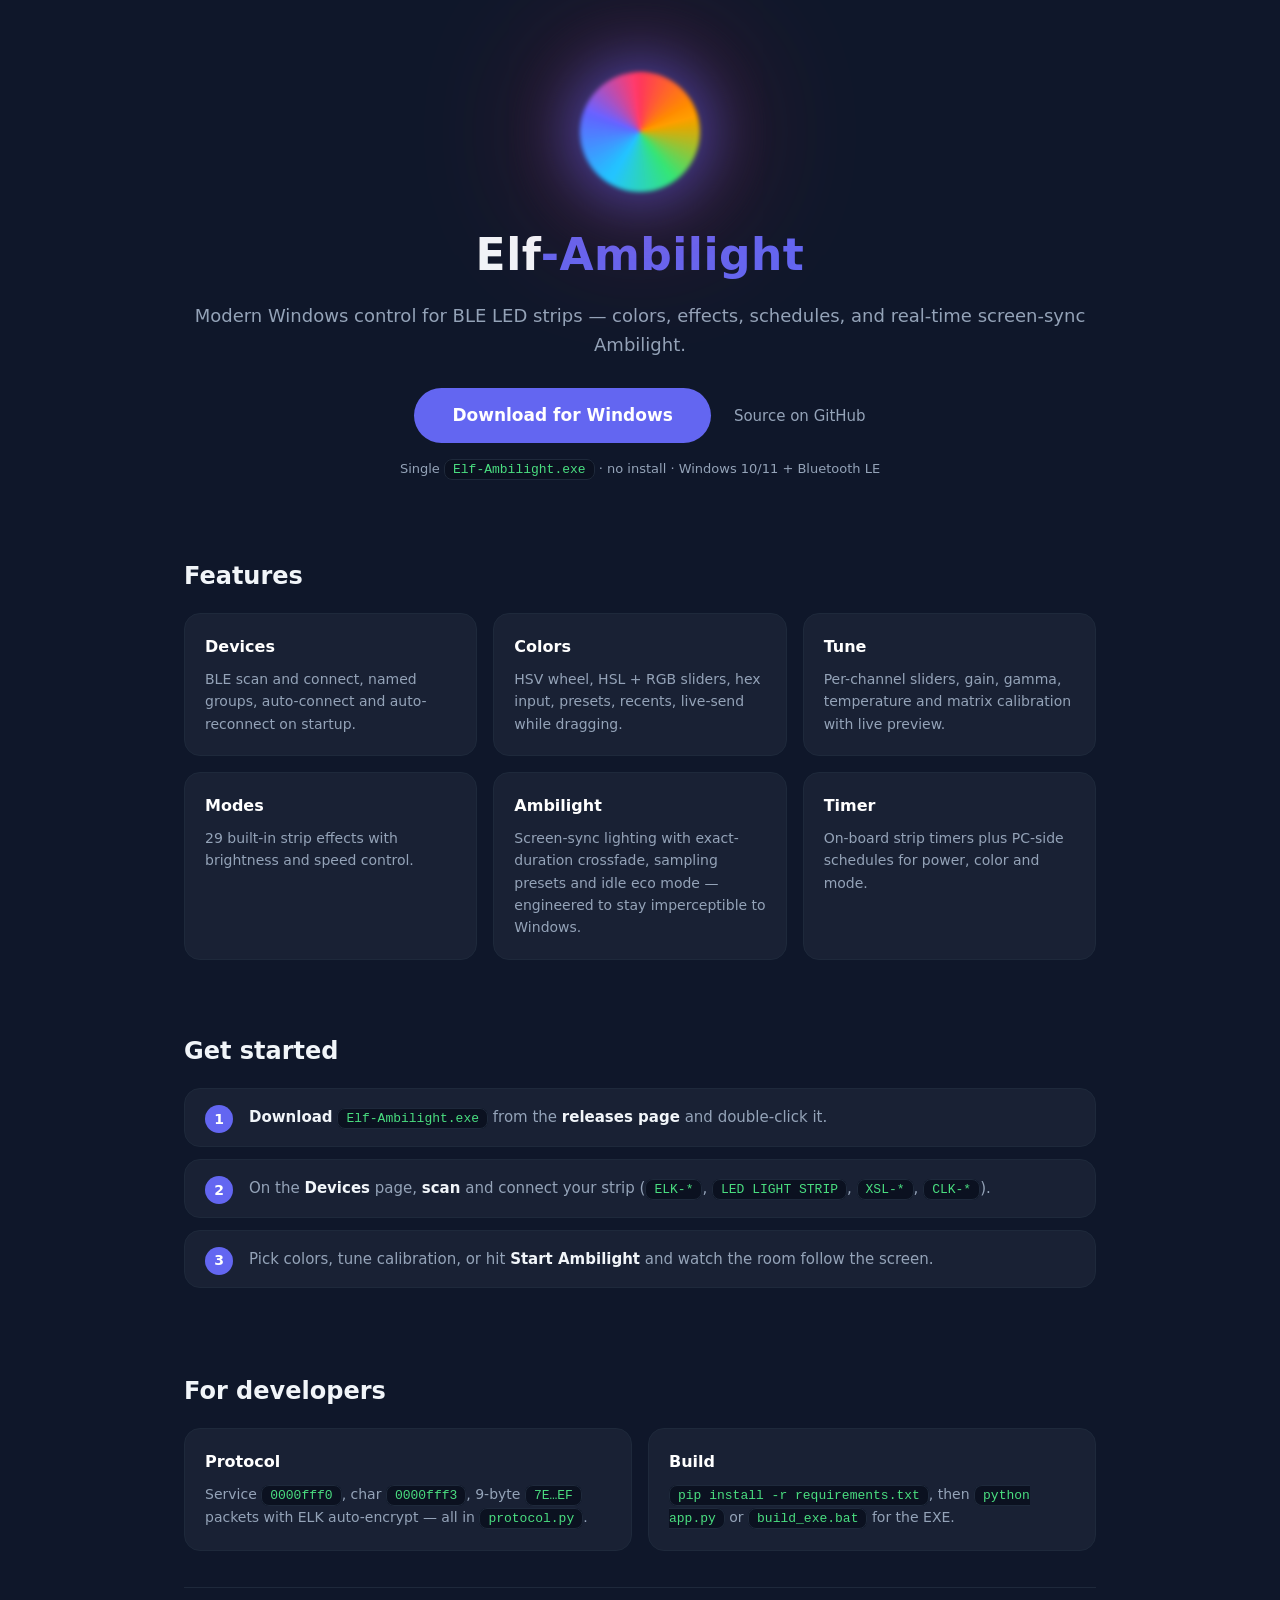
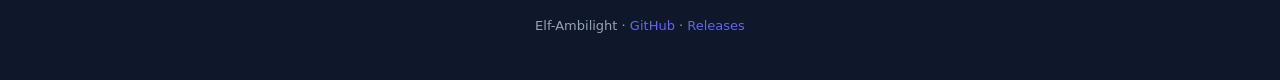
==== docs/index.html @ feab86b0 "add GitHub Pages site (docs/index.html)" ====
<!DOCTYPE html>
<html lang="en">
<head>
<meta charset="UTF-8">
<meta name="viewport" content="width=device-width, initial-scale=1.0">
<title>Elf-Ambilight — BLE LED control + screen-sync Ambilight for Windows</title>
<meta name="description" content="Modern Windows controller for BLE LED strips: colors, effects, schedules and real-time Ambilight screen-sync. Single EXE, no install.">
<style>
  :root{
    --bg:#0F172A; --card:#192134; --border:#1e293b; --accent:#6366F1;
    --accent-hover:#5558FF; --green:#4ade80; --fg:#F1F5F9; --muted:#94A3B8;
  }
  *{margin:0;padding:0;box-sizing:border-box}
  body{background:var(--bg);color:var(--fg);
    font-family:"Segoe UI",system-ui,-apple-system,Roboto,Arial,sans-serif;line-height:1.6}
  .wrap{max-width:960px;margin:0 auto;padding:0 24px}
  header{padding:72px 0 40px;text-align:center}
  .orb{width:120px;height:120px;margin:0 auto 28px;border-radius:50%;
    background:conic-gradient(from 0deg,#f43f5e,#f59e0b,#4ade80,#38bdf8,#6366F1,#f43f5e);
    filter:blur(2px) saturate(1.2);animation:spin 9s linear infinite;
    box-shadow:0 0 60px 8px rgba(99,102,241,.55),0 0 140px 30px rgba(244,63,94,.25)}
  @keyframes spin{to{transform:rotate(360deg)}}
  @media (prefers-reduced-motion:reduce){.orb{animation:none}}
  h1{font-size:44px;letter-spacing:.5px}
  h1 span{color:var(--accent)}
  .tag{color:var(--muted);font-size:18px;margin:12px 0 28px}
  .btn{display:inline-block;background:var(--accent);color:#fff;text-decoration:none;
    font-weight:700;font-size:17px;padding:14px 38px;border-radius:999px}
  .btn:hover{background:var(--accent-hover)}
  .ghost{display:inline-block;color:var(--muted);text-decoration:none;margin-left:18px;font-size:15px}
  .ghost:hover{color:var(--fg)}
  .meta{margin-top:16px;color:var(--muted);font-size:13px}
  section{padding:36px 0}
  h2{font-size:24px;margin-bottom:18px}
  .grid{display:grid;grid-template-columns:repeat(auto-fit,minmax(240px,1fr));gap:16px}
  .card{background:var(--card);border:1px solid var(--border);border-radius:16px;padding:20px}
  .card h3{font-size:16px;margin-bottom:8px;color:#fff}
  .card p{font-size:14px;color:var(--muted)}
  .steps{list-style:none;counter-reset:s}
  .steps li{background:var(--card);border:1px solid var(--border);border-radius:16px;
    padding:16px 20px 16px 64px;margin-bottom:12px;position:relative;font-size:15px;color:var(--muted)}
  .steps li b{color:var(--fg)}
  .steps li::before{counter-increment:s;content:counter(s);position:absolute;left:20px;top:16px;
    width:28px;height:28px;border-radius:50%;background:var(--accent);color:#fff;
    font-weight:700;font-size:14px;display:flex;align-items:center;justify-content:center}
  code{background:#0B1120;border:1px solid var(--border);border-radius:8px;
    padding:2px 8px;font-size:13px;color:var(--green)}
  footer{border-top:1px solid var(--border);padding:28px 0 48px;color:var(--muted);
    font-size:13px;text-align:center}
  footer a{color:var(--accent);text-decoration:none}
</style>
</head>
<body>
<div class="wrap">

  <header>
    <div class="orb" role="img" aria-label="Ambient light glow"></div>
    <h1>Elf<span>-Ambilight</span></h1>
    <p class="tag">Modern Windows control for BLE LED strips — colors, effects,
      schedules, and real-time screen-sync Ambilight.</p>
    <a class="btn" href="https://github.com/Deepma1ya/Elf-Ambilight/releases/latest">Download for Windows</a>
    <a class="ghost" href="https://github.com/Deepma1ya/Elf-Ambilight">Source on GitHub</a>
    <p class="meta">Single <code>Elf-Ambilight.exe</code> · no install · Windows 10/11 + Bluetooth LE</p>
  </header>

  <section>
    <h2>Features</h2>
    <div class="grid">
      <div class="card"><h3>Devices</h3><p>BLE scan and connect, named groups, auto-connect and auto-reconnect on startup.</p></div>
      <div class="card"><h3>Colors</h3><p>HSV wheel, HSL + RGB sliders, hex input, presets, recents, live-send while dragging.</p></div>
      <div class="card"><h3>Tune</h3><p>Per-channel sliders, gain, gamma, temperature and matrix calibration with live preview.</p></div>
      <div class="card"><h3>Modes</h3><p>29 built-in strip effects with brightness and speed control.</p></div>
      <div class="card"><h3>Ambilight</h3><p>Screen-sync lighting with exact-duration crossfade, sampling presets and idle eco mode — engineered to stay imperceptible to Windows.</p></div>
      <div class="card"><h3>Timer</h3><p>On-board strip timers plus PC-side schedules for power, color and mode.</p></div>
    </div>
  </section>

  <section>
    <h2>Get started</h2>
    <ol class="steps">
      <li><b>Download</b> <code>Elf-Ambilight.exe</code> from the <b>releases page</b> and double-click it.</li>
      <li>On the <b>Devices</b> page, <b>scan</b> and connect your strip (<code>ELK-*</code>, <code>LED LIGHT STRIP</code>, <code>XSL-*</code>, <code>CLK-*</code>).</li>
      <li>Pick colors, tune calibration, or hit <b>Start Ambilight</b> and watch the room follow the screen.</li>
    </ol>
  </section>

  <section>
    <h2>For developers</h2>
    <div class="grid">
      <div class="card"><h3>Protocol</h3><p>Service <code>0000fff0</code>, char <code>0000fff3</code>, 9-byte <code>7E…EF</code> packets with ELK auto-encrypt — all in <code>protocol.py</code>.</p></div>
      <div class="card"><h3>Build</h3><p><code>pip install -r requirements.txt</code>, then <code>python app.py</code> or <code>build_exe.bat</code> for the EXE.</p></div>
    </div>
  </section>

  <footer>
    Elf-Ambilight · <a href="https://github.com/Deepma1ya/Elf-Ambilight">GitHub</a> ·
    <a href="https://github.com/Deepma1ya/Elf-Ambilight/releases/latest">Releases</a>
  </footer>

</div>
</body>
</html>
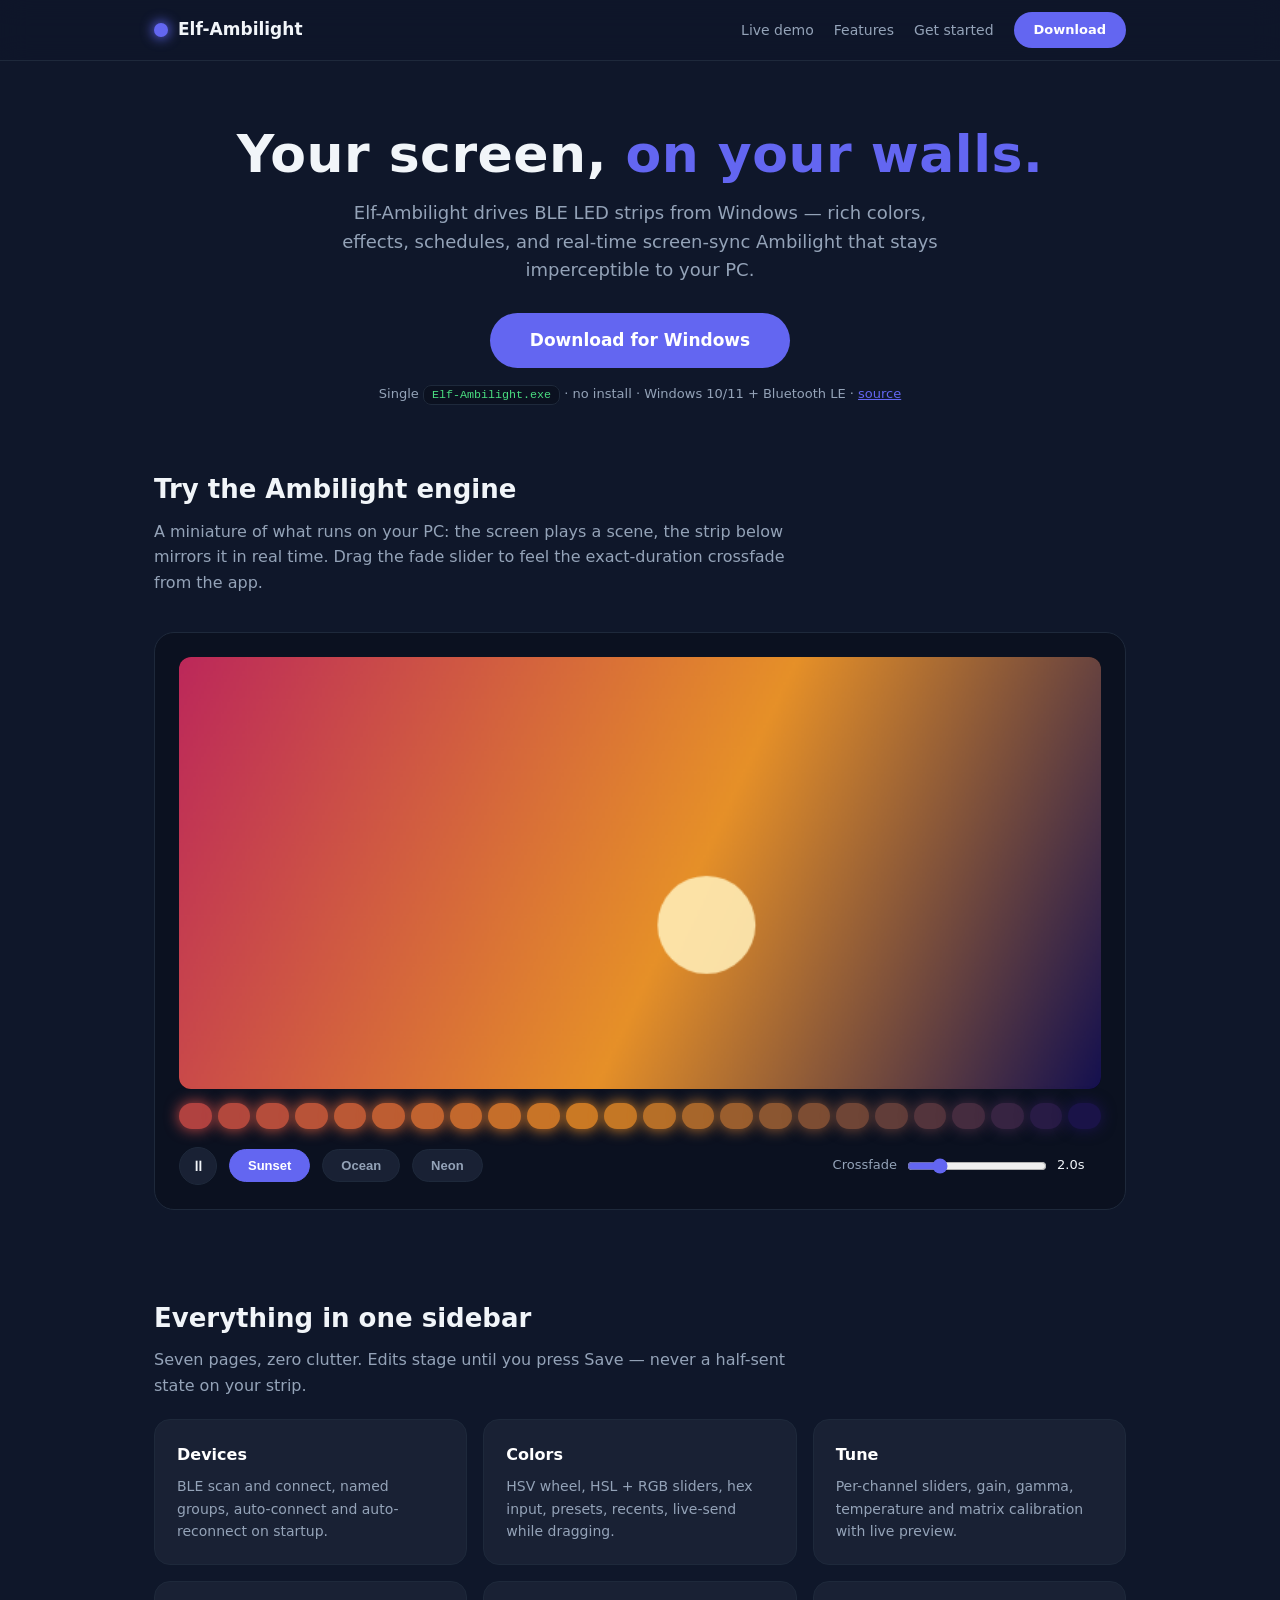
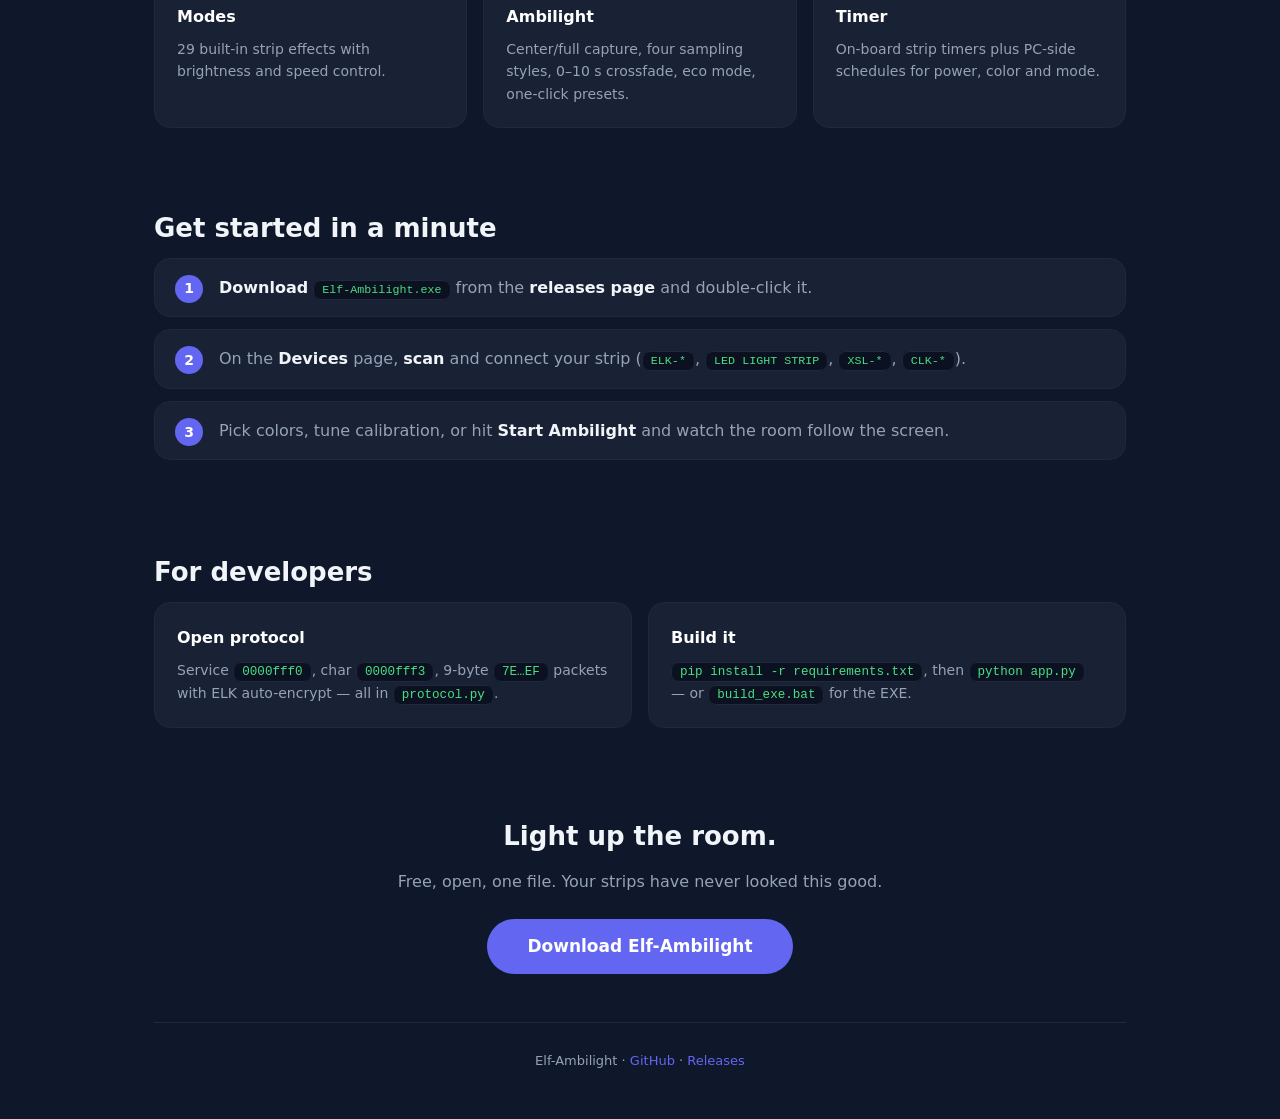
==== commit e0f2e90e: "modern interactive Pages site: live ambilight demo, sticky nav, reveal, crossfade playground" ====
--- a/docs/index.html
+++ b/docs/index.html
@@ -7,76 +7,144 @@
 <meta name="description" content="Modern Windows controller for BLE LED strips: colors, effects, schedules and real-time Ambilight screen-sync. Single EXE, no install.">
 <style>
   :root{
-    --bg:#0F172A; --card:#192134; --border:#1e293b; --accent:#6366F1;
-    --accent-hover:#5558FF; --green:#4ade80; --fg:#F1F5F9; --muted:#94A3B8;
+    --bg:#0F172A; --bg-deep:#0B1120; --card:#192134; --border:#1e293b;
+    --accent:#6366F1; --accent-hover:#5558FF; --green:#4ade80;
+    --fg:#F1F5F9; --muted:#94A3B8;
   }
   *{margin:0;padding:0;box-sizing:border-box}
+  html{scroll-behavior:smooth}
+  @media (prefers-reduced-motion:reduce){html{scroll-behavior:auto}}
   body{background:var(--bg);color:var(--fg);
     font-family:"Segoe UI",system-ui,-apple-system,Roboto,Arial,sans-serif;line-height:1.6}
-  .wrap{max-width:960px;margin:0 auto;padding:0 24px}
-  header{padding:72px 0 40px;text-align:center}
-  .orb{width:120px;height:120px;margin:0 auto 28px;border-radius:50%;
-    background:conic-gradient(from 0deg,#f43f5e,#f59e0b,#4ade80,#38bdf8,#6366F1,#f43f5e);
-    filter:blur(2px) saturate(1.2);animation:spin 9s linear infinite;
-    box-shadow:0 0 60px 8px rgba(99,102,241,.55),0 0 140px 30px rgba(244,63,94,.25)}
-  @keyframes spin{to{transform:rotate(360deg)}}
-  @media (prefers-reduced-motion:reduce){.orb{animation:none}}
-  h1{font-size:44px;letter-spacing:.5px}
+  .wrap{max-width:1020px;margin:0 auto;padding:0 24px}
+  /* ── nav ── */
+  nav{position:sticky;top:0;z-index:10;backdrop-filter:blur(14px);
+    background:rgba(15,23,42,.78);border-bottom:1px solid var(--border)}
+  nav .wrap{display:flex;align-items:center;gap:20px;height:60px}
+  .brand{display:flex;align-items:center;gap:10px;font-weight:800;font-size:17px;
+    color:var(--fg);text-decoration:none}
+  .dot{width:14px;height:14px;border-radius:50%;background:var(--accent);
+    box-shadow:0 0 12px 2px rgba(99,102,241,.8)}
+  nav .links{display:flex;gap:20px;margin-left:auto}
+  nav .links a{color:var(--muted);text-decoration:none;font-size:14px}
+  nav .links a:hover{color:var(--fg)}
+  .btn{display:inline-block;background:var(--accent);color:#fff;text-decoration:none;
+    font-weight:700;border-radius:999px;transition:background .18s ease-out,transform .18s ease-out}
+  .btn:hover{background:var(--accent-hover);transform:translateY(-1px)}
+  .btn.small{font-size:13px;padding:8px 20px}
+  .btn.big{font-size:17px;padding:14px 40px}
+  /* ── hero ── */
+  header{padding:64px 0 24px;text-align:center}
+  h1{font-size:clamp(34px,6vw,52px);letter-spacing:.5px;line-height:1.15}
   h1 span{color:var(--accent)}
-  .tag{color:var(--muted);font-size:18px;margin:12px 0 28px}
-  .btn{display:inline-block;background:var(--accent);color:#fff;text-decoration:none;
-    font-weight:700;font-size:17px;padding:14px 38px;border-radius:999px}
-  .btn:hover{background:var(--accent-hover)}
-  .ghost{display:inline-block;color:var(--muted);text-decoration:none;margin-left:18px;font-size:15px}
-  .ghost:hover{color:var(--fg)}
+  .tag{color:var(--muted);font-size:18px;margin:14px auto 28px;max-width:640px}
   .meta{margin-top:16px;color:var(--muted);font-size:13px}
-  section{padding:36px 0}
-  h2{font-size:24px;margin-bottom:18px}
-  .grid{display:grid;grid-template-columns:repeat(auto-fit,minmax(240px,1fr));gap:16px}
-  .card{background:var(--card);border:1px solid var(--border);border-radius:16px;padding:20px}
+  code{background:var(--bg-deep);border:1px solid var(--border);border-radius:8px;
+    padding:2px 8px;font-size:.9em;color:var(--green)}
+  /* ── demo ── */
+  .demo{background:var(--bg-deep);border:1px solid var(--border);border-radius:20px;
+    padding:24px;margin:36px 0 8px}
+  #screen{width:100%;border-radius:12px;display:block;background:#000}
+  #strip{display:flex;gap:6px;margin-top:14px}
+  #strip i{flex:1;height:26px;border-radius:999px;background:#222;transition:none}
+  .demo-bar{display:flex;flex-wrap:wrap;align-items:center;gap:12px;margin-top:18px}
+  .scene{border:1px solid var(--border);background:var(--card);color:var(--muted);
+    border-radius:999px;padding:8px 18px;font-size:13px;font-weight:600;cursor:pointer}
+  .scene:hover{color:var(--fg);border-color:var(--accent)}
+  .scene[aria-pressed="true"]{background:var(--accent);border-color:var(--accent);color:#fff}
+  .icon-btn{border:1px solid var(--border);background:var(--card);color:var(--fg);
+    border-radius:999px;width:38px;height:38px;font-size:15px;cursor:pointer}
+  .icon-btn:hover{border-color:var(--accent)}
+  .fade-ctl{margin-left:auto;display:flex;align-items:center;gap:10px;color:var(--muted);font-size:13px}
+  .fade-ctl input{accent-color:var(--accent);width:140px}
+  .fade-ctl output{color:var(--fg);font-variant-numeric:tabular-nums;min-width:44px}
+  section{padding:40px 0}
+  h2{font-size:26px;margin-bottom:8px}
+  .sub{color:var(--muted);margin-bottom:20px;max-width:640px}
+  .grid{display:grid;grid-template-columns:repeat(auto-fit,minmax(250px,1fr));gap:16px}
+  .card{background:var(--card);border:1px solid var(--border);border-radius:16px;padding:22px;
+    transition:transform .18s ease-out,border-color .18s ease-out}
+  .card:hover{transform:translateY(-3px);border-color:var(--accent)}
   .card h3{font-size:16px;margin-bottom:8px;color:#fff}
   .card p{font-size:14px;color:var(--muted)}
   .steps{list-style:none;counter-reset:s}
   .steps li{background:var(--card);border:1px solid var(--border);border-radius:16px;
-    padding:16px 20px 16px 64px;margin-bottom:12px;position:relative;font-size:15px;color:var(--muted)}
+    padding:16px 20px 16px 64px;margin-bottom:12px;position:relative;color:var(--muted)}
   .steps li b{color:var(--fg)}
   .steps li::before{counter-increment:s;content:counter(s);position:absolute;left:20px;top:16px;
     width:28px;height:28px;border-radius:50%;background:var(--accent);color:#fff;
     font-weight:700;font-size:14px;display:flex;align-items:center;justify-content:center}
-  code{background:#0B1120;border:1px solid var(--border);border-radius:8px;
-    padding:2px 8px;font-size:13px;color:var(--green)}
+  .cta{text-align:center;padding:48px 0}
+  .cta p{color:var(--muted);margin:12px 0 24px}
   footer{border-top:1px solid var(--border);padding:28px 0 48px;color:var(--muted);
     font-size:13px;text-align:center}
   footer a{color:var(--accent);text-decoration:none}
+  .reveal{opacity:0;transform:translateY(14px);transition:opacity .5s ease-out,transform .5s ease-out}
+  .reveal.in{opacity:1;transform:none}
+  @media (prefers-reduced-motion:reduce){.reveal{opacity:1;transform:none;transition:none}}
 </style>
 </head>
 <body>
-<div class="wrap">
-
+
+<nav>
+  <div class="wrap">
+    <a class="brand" href="#top"><span class="dot"></span>Elf-Ambilight</a>
+    <div class="links">
+      <a href="#demo">Live demo</a>
+      <a href="#features">Features</a>
+      <a href="#start">Get started</a>
+    </div>
+    <a class="btn small" href="https://github.com/Deepma1ya/Elf-Ambilight/releases/latest">Download</a>
+  </div>
+</nav>
+
+<div class="wrap" id="top">
   <header>
-    <div class="orb" role="img" aria-label="Ambient light glow"></div>
-    <h1>Elf<span>-Ambilight</span></h1>
-    <p class="tag">Modern Windows control for BLE LED strips — colors, effects,
-      schedules, and real-time screen-sync Ambilight.</p>
-    <a class="btn" href="https://github.com/Deepma1ya/Elf-Ambilight/releases/latest">Download for Windows</a>
-    <a class="ghost" href="https://github.com/Deepma1ya/Elf-Ambilight">Source on GitHub</a>
-    <p class="meta">Single <code>Elf-Ambilight.exe</code> · no install · Windows 10/11 + Bluetooth LE</p>
+    <h1>Your screen, <span>on your walls.</span></h1>
+    <p class="tag">Elf-Ambilight drives BLE LED strips from Windows — rich colors,
+      effects, schedules, and real-time screen-sync Ambilight that stays
+      imperceptible to your PC.</p>
+    <a class="btn big" href="https://github.com/Deepma1ya/Elf-Ambilight/releases/latest">Download for Windows</a>
+    <p class="meta">Single <code>Elf-Ambilight.exe</code> · no install · Windows 10/11 + Bluetooth LE ·
+      <a href="https://github.com/Deepma1ya/Elf-Ambilight" style="color:var(--accent)">source</a></p>
   </header>
 
-  <section>
-    <h2>Features</h2>
+  <section id="demo" class="reveal">
+    <h2>Try the Ambilight engine</h2>
+    <p class="sub">A miniature of what runs on your PC: the screen plays a scene,
+      the strip below mirrors it in real time. Drag the fade slider to feel the
+      exact-duration crossfade from the app.</p>
+    <div class="demo">
+      <canvas id="screen" width="640" height="300" aria-label="Simulated screen content"></canvas>
+      <div id="strip" aria-hidden="true"></div>
+      <div class="demo-bar">
+        <button class="icon-btn" id="playBtn" aria-label="Pause demo">⏸</button>
+        <button class="scene" data-scene="0" aria-pressed="true">Sunset</button>
+        <button class="scene" data-scene="1" aria-pressed="false">Ocean</button>
+        <button class="scene" data-scene="2" aria-pressed="false">Neon</button>
+        <label class="fade-ctl">Crossfade
+          <input type="range" id="fade" min="0" max="10" step="0.5" value="2" aria-label="Crossfade seconds">
+          <output id="fadeVal" for="fade">2.0s</output>
+        </label>
+      </div>
+    </div>
+  </section>
+
+  <section id="features" class="reveal">
+    <h2>Everything in one sidebar</h2>
+    <p class="sub">Seven pages, zero clutter. Edits stage until you press Save — never a half-sent state on your strip.</p>
     <div class="grid">
       <div class="card"><h3>Devices</h3><p>BLE scan and connect, named groups, auto-connect and auto-reconnect on startup.</p></div>
       <div class="card"><h3>Colors</h3><p>HSV wheel, HSL + RGB sliders, hex input, presets, recents, live-send while dragging.</p></div>
       <div class="card"><h3>Tune</h3><p>Per-channel sliders, gain, gamma, temperature and matrix calibration with live preview.</p></div>
       <div class="card"><h3>Modes</h3><p>29 built-in strip effects with brightness and speed control.</p></div>
-      <div class="card"><h3>Ambilight</h3><p>Screen-sync lighting with exact-duration crossfade, sampling presets and idle eco mode — engineered to stay imperceptible to Windows.</p></div>
+      <div class="card"><h3>Ambilight</h3><p>Center/full capture, four sampling styles, 0–10 s crossfade, eco mode, one-click presets.</p></div>
       <div class="card"><h3>Timer</h3><p>On-board strip timers plus PC-side schedules for power, color and mode.</p></div>
     </div>
   </section>
 
-  <section>
-    <h2>Get started</h2>
+  <section id="start" class="reveal">
+    <h2>Get started in a minute</h2>
     <ol class="steps">
       <li><b>Download</b> <code>Elf-Ambilight.exe</code> from the <b>releases page</b> and double-click it.</li>
       <li>On the <b>Devices</b> page, <b>scan</b> and connect your strip (<code>ELK-*</code>, <code>LED LIGHT STRIP</code>, <code>XSL-*</code>, <code>CLK-*</code>).</li>
@@ -84,19 +152,127 @@
     </ol>
   </section>
 
-  <section>
+  <section class="reveal">
     <h2>For developers</h2>
     <div class="grid">
-      <div class="card"><h3>Protocol</h3><p>Service <code>0000fff0</code>, char <code>0000fff3</code>, 9-byte <code>7E…EF</code> packets with ELK auto-encrypt — all in <code>protocol.py</code>.</p></div>
-      <div class="card"><h3>Build</h3><p><code>pip install -r requirements.txt</code>, then <code>python app.py</code> or <code>build_exe.bat</code> for the EXE.</p></div>
-    </div>
-  </section>
+      <div class="card"><h3>Open protocol</h3><p>Service <code>0000fff0</code>, char <code>0000fff3</code>, 9-byte <code>7E…EF</code> packets with ELK auto-encrypt — all in <code>protocol.py</code>.</p></div>
+      <div class="card"><h3>Build it</h3><p><code>pip install -r requirements.txt</code>, then <code>python app.py</code> — or <code>build_exe.bat</code> for the EXE.</p></div>
+    </div>
+  </section>
+
+  <div class="cta reveal">
+    <h2>Light up the room.</h2>
+    <p>Free, open, one file. Your strips have never looked this good.</p>
+    <a class="btn big" href="https://github.com/Deepma1ya/Elf-Ambilight/releases/latest">Download Elf-Ambilight</a>
+  </div>
 
   <footer>
     Elf-Ambilight · <a href="https://github.com/Deepma1ya/Elf-Ambilight">GitHub</a> ·
     <a href="https://github.com/Deepma1ya/Elf-Ambilight/releases/latest">Releases</a>
   </footer>
-
 </div>
+
+<script>
+(function(){
+  "use strict";
+  var reduceMotion = window.matchMedia("(prefers-reduced-motion: reduce)").matches;
+
+  /* reveal on scroll */
+  var io = new IntersectionObserver(function(es){
+    es.forEach(function(e){ if(e.isIntersecting){ e.target.classList.add("in"); io.unobserve(e.target); } });
+  },{threshold:.12});
+  document.querySelectorAll(".reveal").forEach(function(el){ io.observe(el); });
+
+  /* ── interactive Ambilight demo ── */
+  var cv = document.getElementById("screen"), ctx = cv.getContext("2d");
+  var strip = document.getElementById("strip"), N = 24, leds = [];
+  for(var i=0;i<N;i++){ var d=document.createElement("i"); strip.appendChild(d); leds.push(d); }
+  var shown = []; for(var k=0;k<N;k++) shown.push([0,0,0]);
+  var scenes = [
+    function(t,w,h){ // sunset drift
+      var g=ctx.createLinearGradient(0,0,w,h);
+      var p=(Math.sin(t*.00021)+1)/2;
+      g.addColorStop(0,"rgb("+Math.round(120+100*p)+",40,90)");
+      g.addColorStop(.55,"rgb(230,"+Math.round(90+80*p)+",40)");
+      g.addColorStop(1,"rgb(20,16,"+Math.round(60+60*(1-p))+")");
+      ctx.fillStyle=g; ctx.fillRect(0,0,w,h);
+      ctx.fillStyle="rgba(255,236,180,.9)";
+      ctx.beginPath(); ctx.arc(w*(.3+.4*p),h*.62,34,0,7); ctx.fill();
+    },
+    function(t,w,h){ // ocean waves
+      var g=ctx.createLinearGradient(0,0,0,h);
+      g.addColorStop(0,"#06283f"); g.addColorStop(1,"#0a4a6e");
+      ctx.fillStyle=g; ctx.fillRect(0,0,w,h);
+      ctx.fillStyle="rgba(56,189,248,.5)";
+      for(var r=0;r<4;r++){
+        ctx.beginPath();
+        for(var x=0;x<=w;x+=8){
+          var y=h*.35+r*44+Math.sin(x*.02+t*.0016+r*1.7)*14;
+          x===0?ctx.moveTo(x,y):ctx.lineTo(x,y);
+        }
+        ctx.lineTo(w,h); ctx.lineTo(0,h); ctx.fill();
+      }
+    },
+    function(t,w,h){ // neon pulse
+      ctx.fillStyle="#07070f"; ctx.fillRect(0,0,w,h);
+      var bars=[["#f43f5e",.2],["#6366F1",.5],["#4ade80",.8]];
+      bars.forEach(function(b,bi){
+        var p=(Math.sin(t*.0011+bi*2.1)+1)/2, bw=54+p*90;
+        ctx.fillStyle=b[0]; ctx.shadowColor=b[0]; ctx.shadowBlur=38;
+        ctx.fillRect(w*b[1]-bw/2,40,bw,h-80);
+      });
+      ctx.shadowBlur=0;
+    }
+  ];
+  var scene=0, playing=!reduceMotion, visible=true, last=performance.now();
+  var fadeSec=2.0, fadeEl=document.getElementById("fade"), fadeVal=document.getElementById("fadeVal");
+  fadeEl.addEventListener("input",function(){ fadeSec=parseFloat(fadeEl.value); fadeVal.textContent=fadeSec.toFixed(1)+"s"; });
+
+  var playBtn=document.getElementById("playBtn");
+  function setPlaying(p){
+    playing=p; playBtn.textContent=p?"⏸":"▶"; playBtn.setAttribute("aria-label",p?"Pause demo":"Play demo");
+  }
+  playBtn.addEventListener("click",function(){ setPlaying(!playing); });
+  setPlaying(playing);
+
+  var sceneBtns=document.querySelectorAll(".scene");
+  sceneBtns.forEach(function(b){
+    b.addEventListener("click",function(){
+      scene=parseInt(b.getAttribute("data-scene"),10);
+      sceneBtns.forEach(function(o){ o.setAttribute("aria-pressed",o===b?"true":"false"); });
+    });
+  });
+
+  new IntersectionObserver(function(es){ visible=es[0].isIntersecting; },{threshold:.05})
+    .observe(document.querySelector(".demo"));
+
+  function css(c){ return "rgb("+c[0]+","+c[1]+","+c[2]+")"; }
+
+  function frame(now){
+    requestAnimationFrame(frame);
+    if(!playing || !visible) { last=now; return; }
+    var dt=Math.min(.1,(now-last)/1000); last=now;
+    var w=cv.width,h=cv.height;
+    scenes[scene](now,w,h);
+    // sample bottom edge → LED targets
+    var img=ctx.getImageData(0,h-14,w,14).data, targets=[];
+    for(var i=0;i<N;i++){
+      var x=Math.floor((i+.5)*w/N)*4, r=0,g=0,b=0,n=0;
+      for(var yy=0;yy<14;yy++){ var o=(yy*w+Math.floor((i+.5)*w/N))*4; r+=img[o]; g+=img[o+1]; b+=img[o+2]; n++; }
+      targets.push([r/n,g/n,b/n]);
+    }
+    // exact-duration crossfade per LED (mirrors the app engine)
+    var k = fadeSec<=0.03 ? 1 : Math.min(1, dt/fadeSec*3);
+    for(var j=0;j<N;j++){
+      for(var c=0;c<3;c++) shown[j][c]+= (targets[j][c]-shown[j][c])*k;
+      leds[j].style.background=css([Math.round(shown[j][0]),Math.round(shown[j][1]),Math.round(shown[j][2])]);
+      leds[j].style.boxShadow="0 0 14px 1px "+css([Math.round(shown[j][0]),Math.round(shown[j][1]),Math.round(shown[j][2])]);
+    }
+  }
+  // static final state when reduced motion: render one frame, no loop motion
+  scenes[scene](1000,cv.width,cv.height);
+  requestAnimationFrame(frame);
+})();
+</script>
 </body>
 </html>
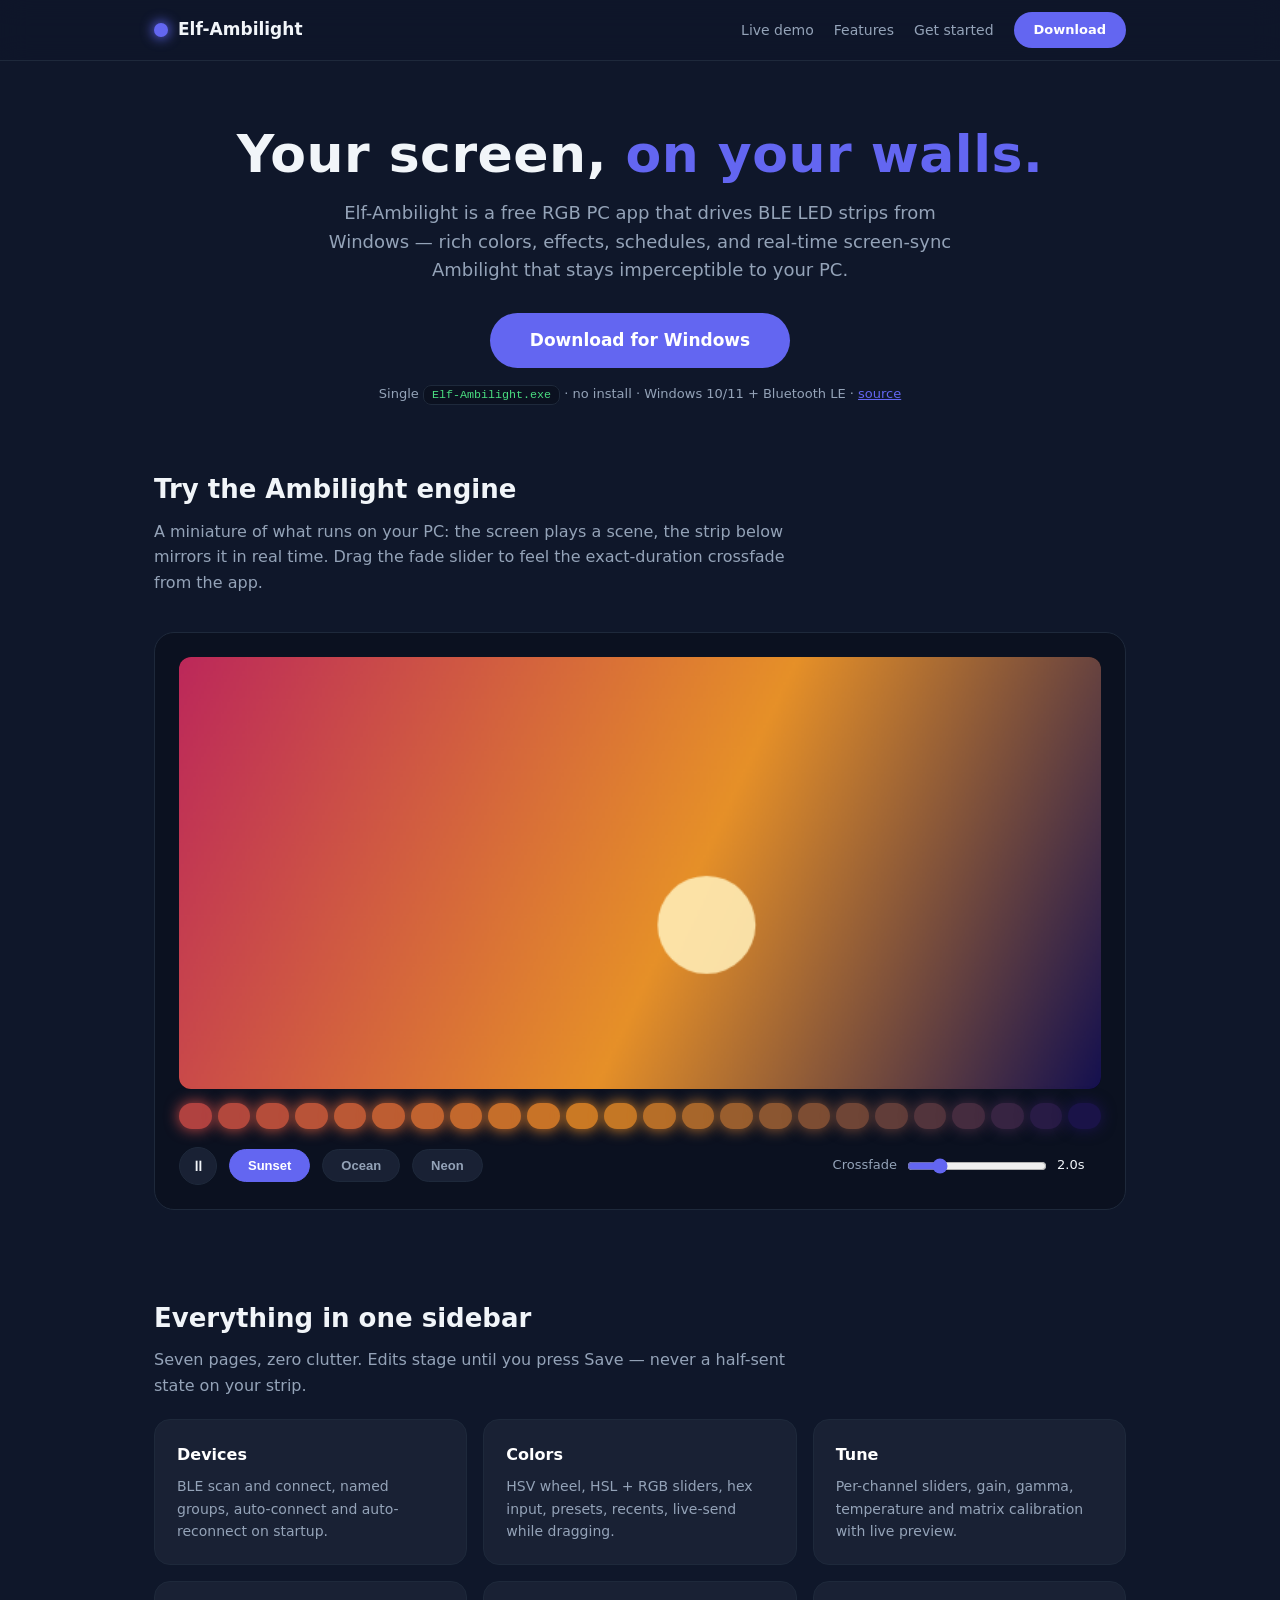
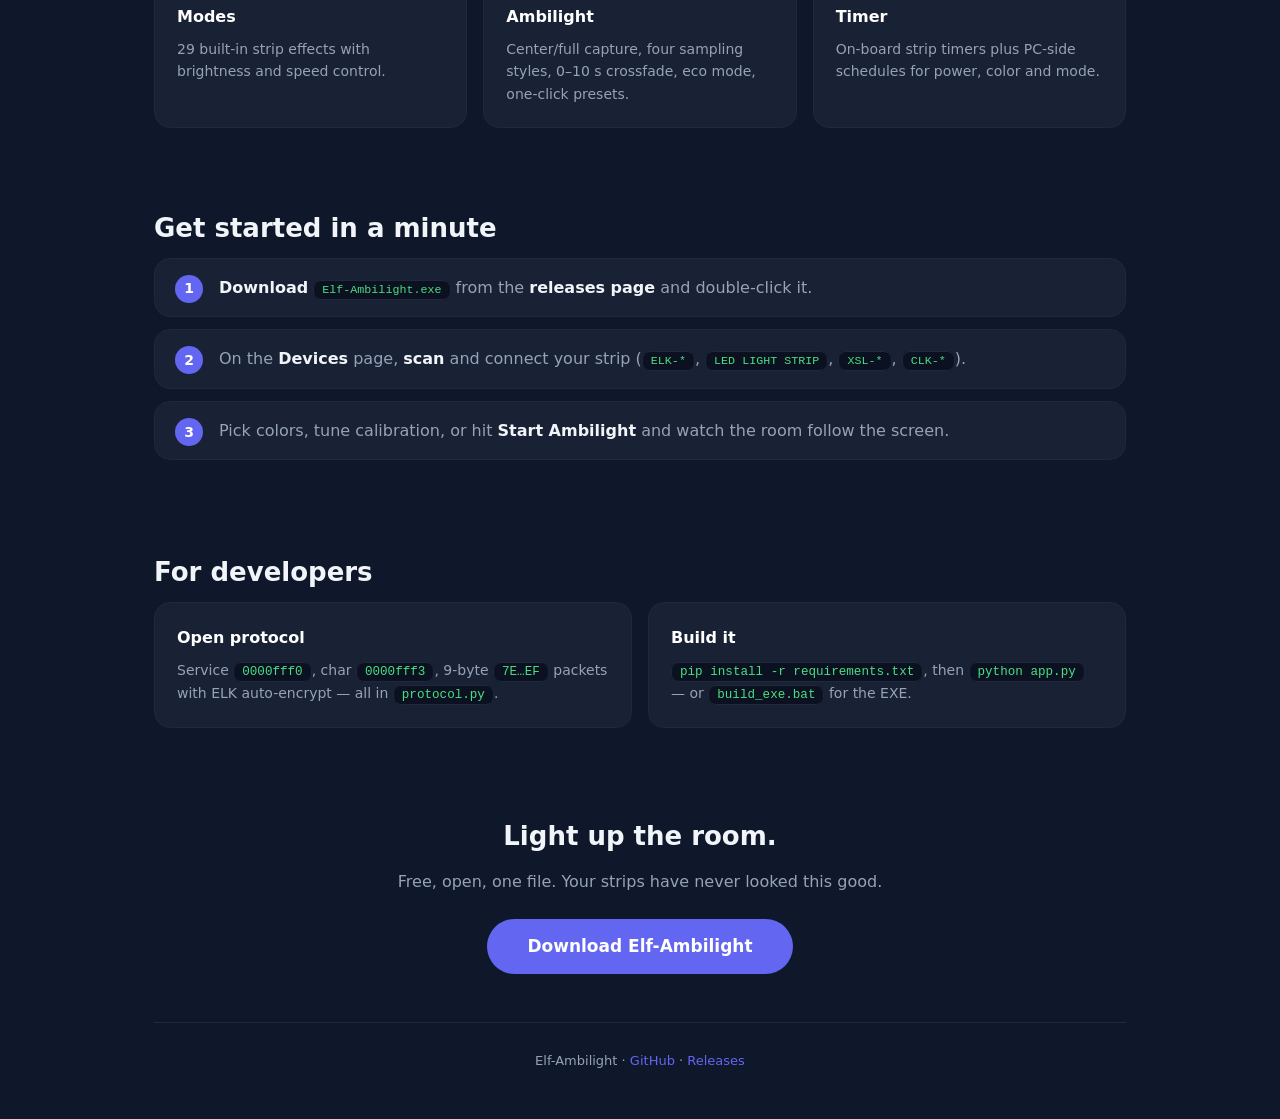
==== commit a06e48ff: "SEO: keyword title/meta, canonical, OG/Twitter cards, SoftwareApplication JSON-LD, robots + sitemap" ====
--- a/docs/index.html
+++ b/docs/index.html
@@ -3,8 +3,27 @@
 <head>
 <meta charset="UTF-8">
 <meta name="viewport" content="width=device-width, initial-scale=1.0">
-<title>Elf-Ambilight — BLE LED control + screen-sync Ambilight for Windows</title>
-<meta name="description" content="Modern Windows controller for BLE LED strips: colors, effects, schedules and real-time Ambilight screen-sync. Single EXE, no install.">
+<title>Elf-Ambilight — RGB PC App: BLE LED Strip Control + Ambilight for Windows</title>
+<meta name="description" content="Elf-Ambilight is a free RGB PC app for Windows: control BLE LED strips, sync room lighting to your screen with Ambilight, run effects and schedules. Single EXE, no install.">
+<link rel="canonical" href="https://deepma1ya.github.io/Elf-Ambilight/">
+<meta name="robots" content="index, follow">
+<meta property="og:type" content="website">
+<meta property="og:site_name" content="Elf-Ambilight">
+<meta property="og:title" content="Elf-Ambilight — RGB PC App for BLE LED Strips + Ambilight">
+<meta property="og:description" content="Free Windows PC app to control RGB LED strips over Bluetooth LE, with real-time screen-sync Ambilight. Download the single EXE.">
+<meta property="og:url" content="https://deepma1ya.github.io/Elf-Ambilight/">
+<meta name="twitter:card" content="summary">
+<meta name="twitter:title" content="Elf-Ambilight — RGB PC App + Ambilight">
+<meta name="twitter:description" content="Control BLE RGB LED strips from your PC with screen-sync Ambilight. Free, single EXE.">
+<script type="application/ld+json">
+{"@context":"https://schema.org","@type":"SoftwareApplication",
+ "name":"Elf-Ambilight","applicationCategory":"UtilitiesApplication",
+ "operatingSystem":"Windows 10, Windows 11",
+ "offers":{"@type":"Offer","price":"0","priceCurrency":"USD"},
+ "description":"Free RGB PC app for Windows: control BLE LED strips, run effects and schedules, sync lighting to the screen with Ambilight.",
+ "downloadUrl":"https://github.com/Deepma1ya/Elf-Ambilight/releases/latest",
+ "codeRepository":"https://github.com/Deepma1ya/Elf-Ambilight"}
+</script>
 <style>
   :root{
     --bg:#0F172A; --bg-deep:#0B1120; --card:#192134; --border:#1e293b;
@@ -101,9 +120,9 @@
 <div class="wrap" id="top">
   <header>
     <h1>Your screen, <span>on your walls.</span></h1>
-    <p class="tag">Elf-Ambilight drives BLE LED strips from Windows — rich colors,
-      effects, schedules, and real-time screen-sync Ambilight that stays
-      imperceptible to your PC.</p>
+    <p class="tag">Elf-Ambilight is a free RGB PC app that drives BLE LED strips
+      from Windows — rich colors, effects, schedules, and real-time
+      screen-sync Ambilight that stays imperceptible to your PC.</p>
     <a class="btn big" href="https://github.com/Deepma1ya/Elf-Ambilight/releases/latest">Download for Windows</a>
     <p class="meta">Single <code>Elf-Ambilight.exe</code> · no install · Windows 10/11 + Bluetooth LE ·
       <a href="https://github.com/Deepma1ya/Elf-Ambilight" style="color:var(--accent)">source</a></p>
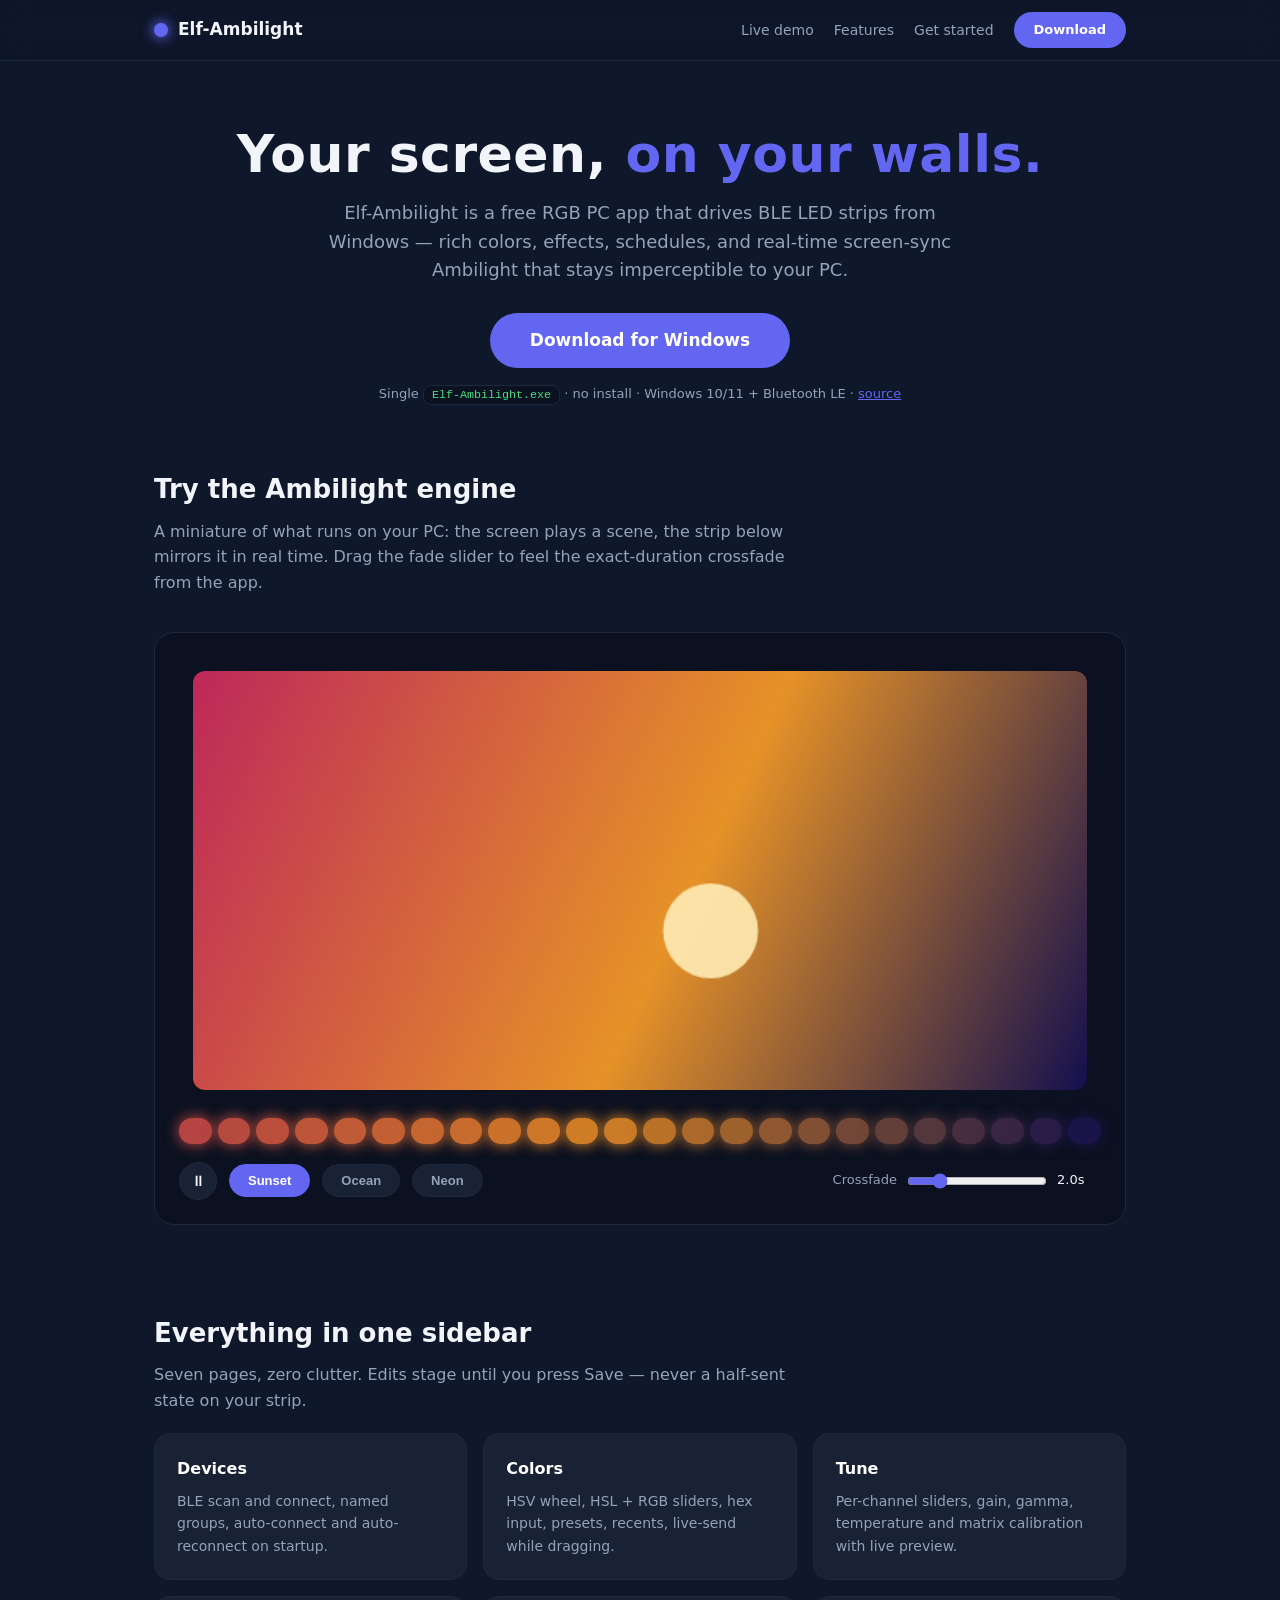
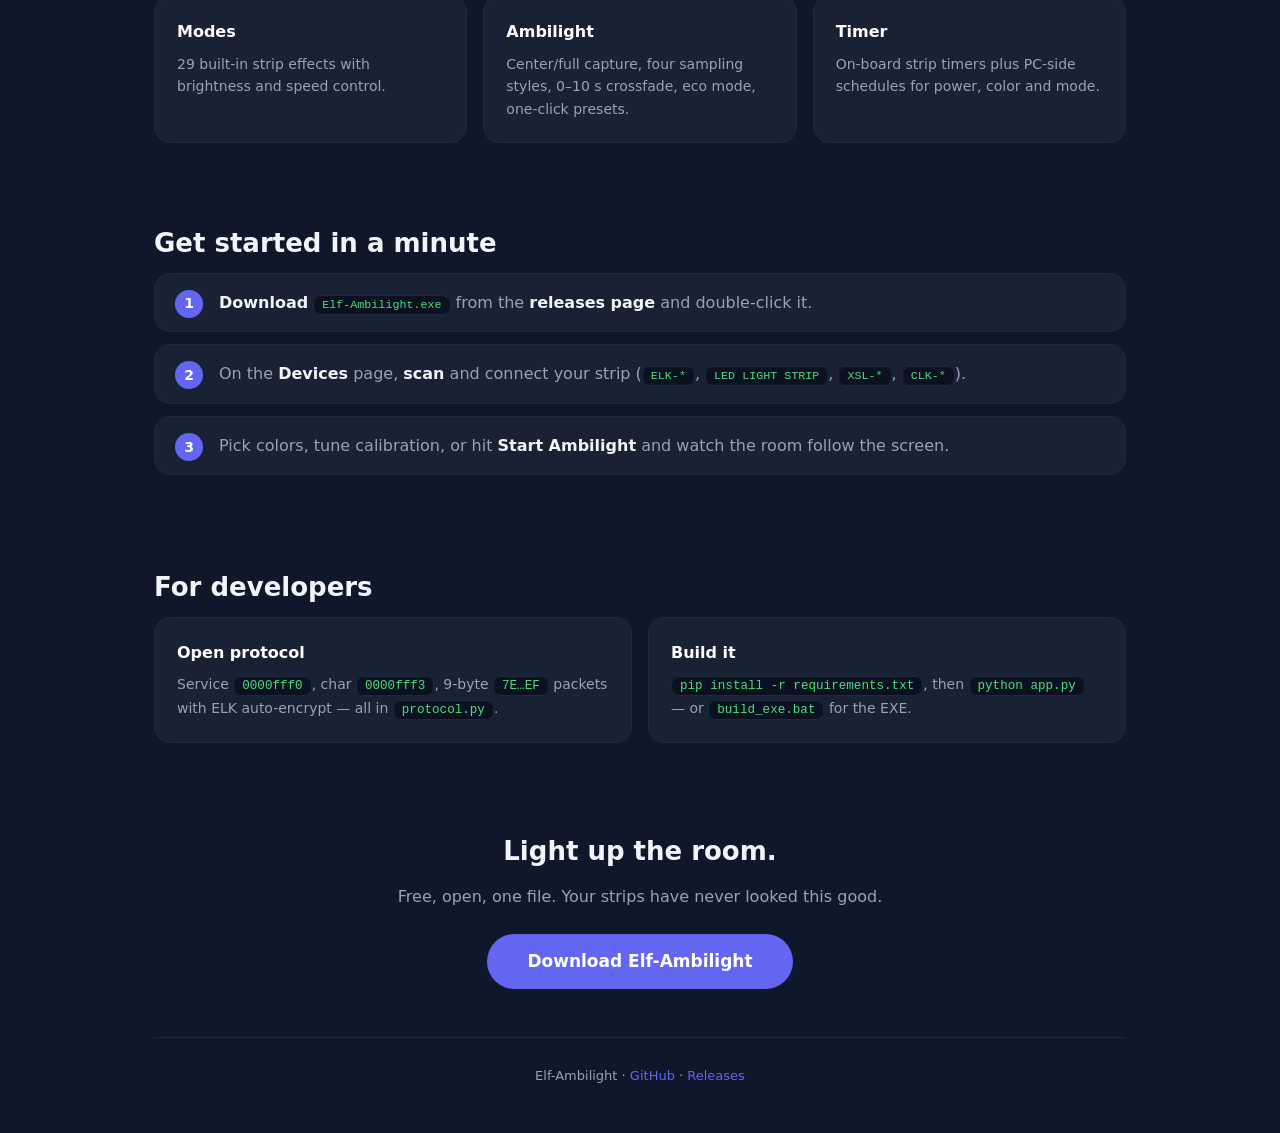
==== commit 9b23e628: "demo: ambient bias-glow backdrop behind monitor, driven by live content" ====
--- a/docs/index.html
+++ b/docs/index.html
@@ -63,7 +63,11 @@
   /* ── demo ── */
   .demo{background:var(--bg-deep);border:1px solid var(--border);border-radius:20px;
     padding:24px;margin:36px 0 8px}
-  #screen{width:100%;border-radius:12px;display:block;background:#000}
+  .monitor-wrap{position:relative;border-radius:16px;padding:14px}
+  #glow{position:absolute;inset:-26px;border-radius:28px;z-index:0;
+    background:radial-gradient(closest-side,rgba(99,102,241,.35),transparent 70%);
+    filter:blur(38px);pointer-events:none}
+  #screen{width:100%;border-radius:12px;display:block;background:#000;position:relative;z-index:1}
   #strip{display:flex;gap:6px;margin-top:14px}
   #strip i{flex:1;height:26px;border-radius:999px;background:#222;transition:none}
   .demo-bar{display:flex;flex-wrap:wrap;align-items:center;gap:12px;margin-top:18px}
@@ -134,7 +138,10 @@
       the strip below mirrors it in real time. Drag the fade slider to feel the
       exact-duration crossfade from the app.</p>
     <div class="demo">
-      <canvas id="screen" width="640" height="300" aria-label="Simulated screen content"></canvas>
+      <div class="monitor-wrap">
+        <div id="glow" aria-hidden="true"></div>
+        <canvas id="screen" width="640" height="300" aria-label="Simulated screen content"></canvas>
+      </div>
       <div id="strip" aria-hidden="true"></div>
       <div class="demo-bar">
         <button class="icon-btn" id="playBtn" aria-label="Pause demo">⏸</button>
@@ -204,6 +211,7 @@
 
   /* ── interactive Ambilight demo ── */
   var cv = document.getElementById("screen"), ctx = cv.getContext("2d");
+  var glow = document.getElementById("glow"), glowTick = 0;
   var strip = document.getElementById("strip"), N = 24, leds = [];
   for(var i=0;i<N;i++){ var d=document.createElement("i"); strip.appendChild(d); leds.push(d); }
   var shown = []; for(var k=0;k<N;k++) shown.push([0,0,0]);
@@ -287,9 +295,24 @@
       leds[j].style.background=css([Math.round(shown[j][0]),Math.round(shown[j][1]),Math.round(shown[j][2])]);
       leds[j].style.boxShadow="0 0 14px 1px "+css([Math.round(shown[j][0]),Math.round(shown[j][1]),Math.round(shown[j][2])]);
     }
+    // backdrop bias-glow: average LED color, throttled to every 5th frame
+    if((glowTick=(glowTick+1)%5)===0){
+      var ar=0,ag=0,ab=0;
+      for(var m=0;m<N;m++){ ar+=shown[m][0]; ag+=shown[m][1]; ab+=shown[m][2]; }
+      var gc=css([Math.round(ar/N),Math.round(ag/N),Math.round(ab/N)]);
+      glow.style.background="radial-gradient(closest-side,"+gc+",transparent 72%)";
+      glow.style.opacity=".5";
+    }
   }
   // static final state when reduced motion: render one frame, no loop motion
   scenes[scene](1000,cv.width,cv.height);
+  (function(){
+    var img=ctx.getImageData(0,0,cv.width,cv.height).data, r=0,g=0,b=0,n=0;
+    for(var o=0;o<img.length;o+=400){ r+=img[o]; g+=img[o+1]; b+=img[o+2]; n++; }
+    var gc=css([Math.round(r/n),Math.round(g/n),Math.round(b/n)]);
+    glow.style.background="radial-gradient(closest-side,"+gc+",transparent 72%)";
+    glow.style.opacity=".5";
+  })();
   requestAnimationFrame(frame);
 })();
 </script>
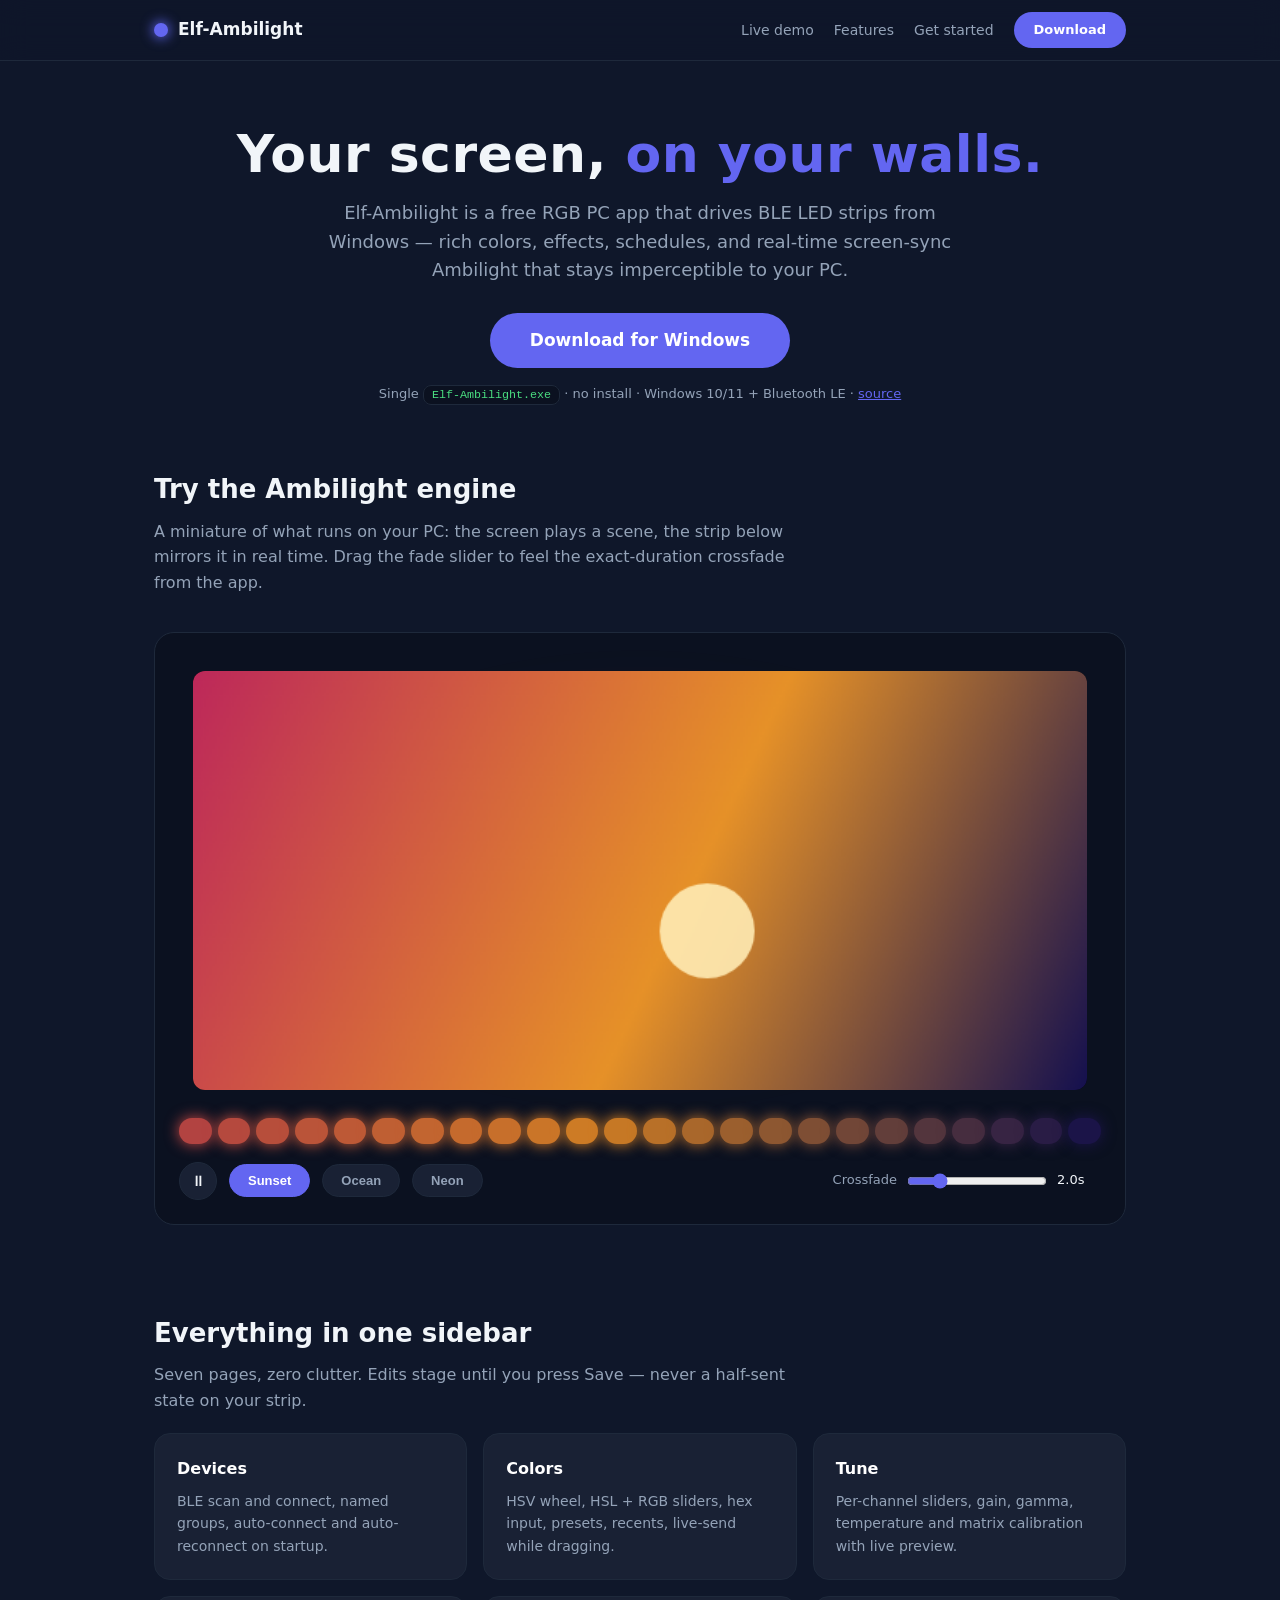
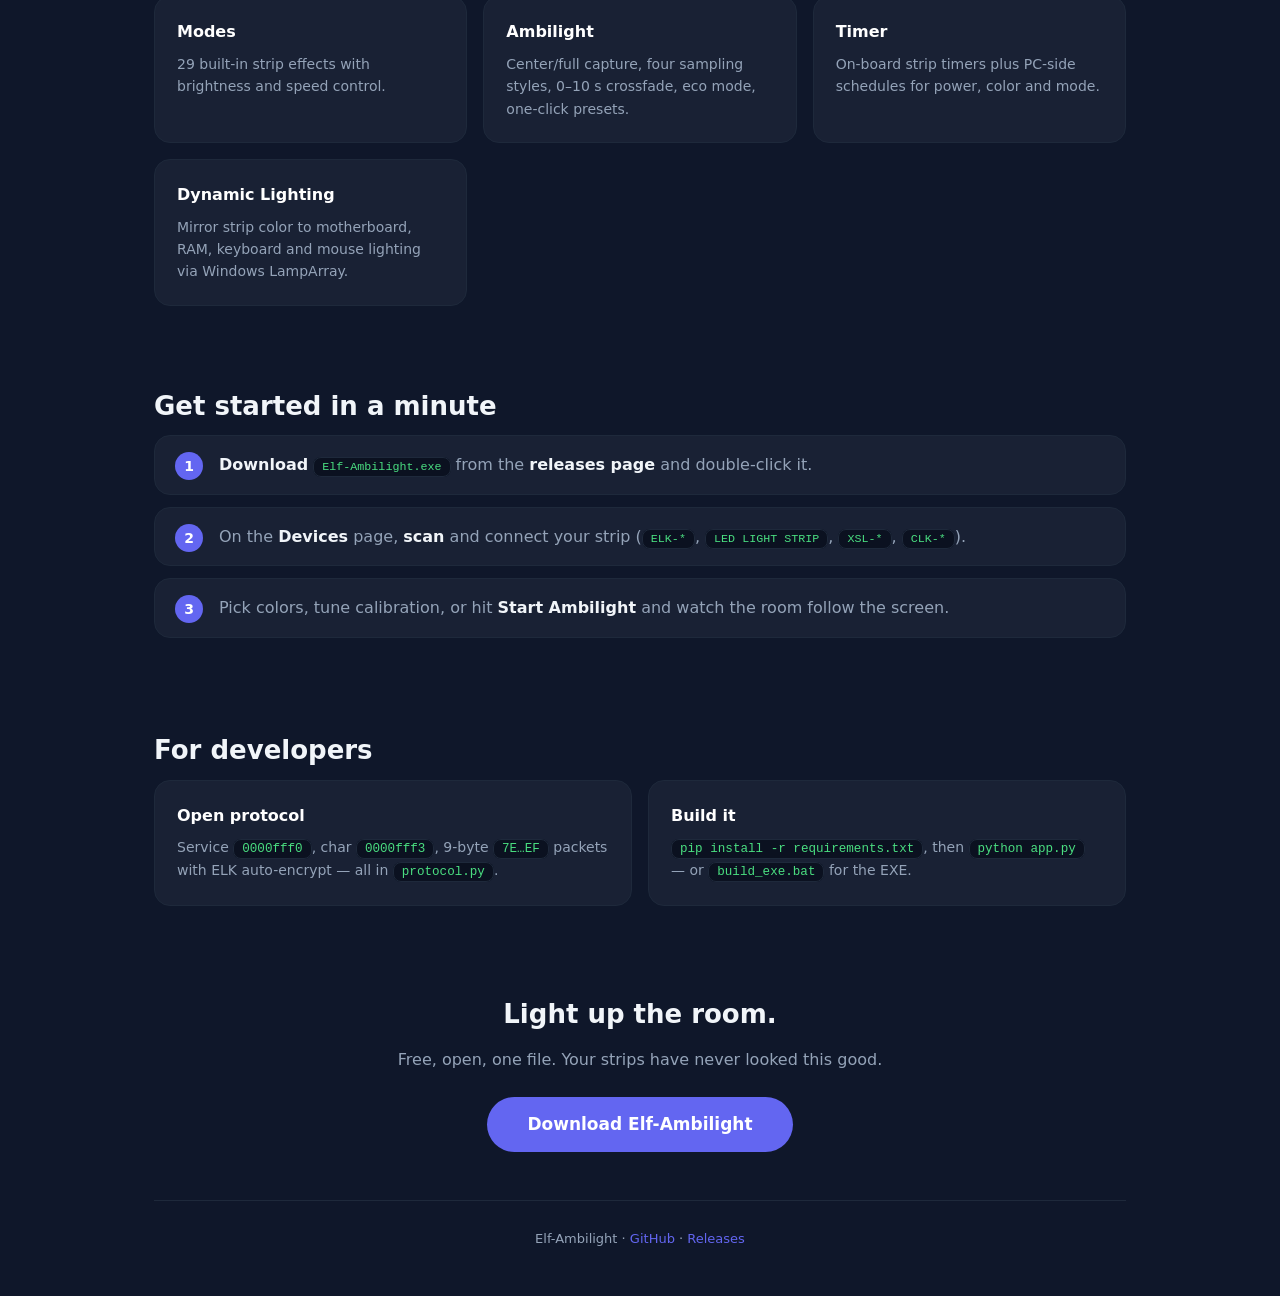
==== commit fbd2e955: "Dynamic Lighting mirror (LampArray, experimental) + device checkboxes + Add checked" ====
--- a/docs/index.html
+++ b/docs/index.html
@@ -166,6 +166,7 @@
       <div class="card"><h3>Modes</h3><p>29 built-in strip effects with brightness and speed control.</p></div>
       <div class="card"><h3>Ambilight</h3><p>Center/full capture, four sampling styles, 0–10 s crossfade, eco mode, one-click presets.</p></div>
       <div class="card"><h3>Timer</h3><p>On-board strip timers plus PC-side schedules for power, color and mode.</p></div>
+      <div class="card"><h3>Dynamic Lighting</h3><p>Mirror strip color to motherboard, RAM, keyboard and mouse lighting via Windows LampArray.</p></div>
     </div>
   </section>
 
